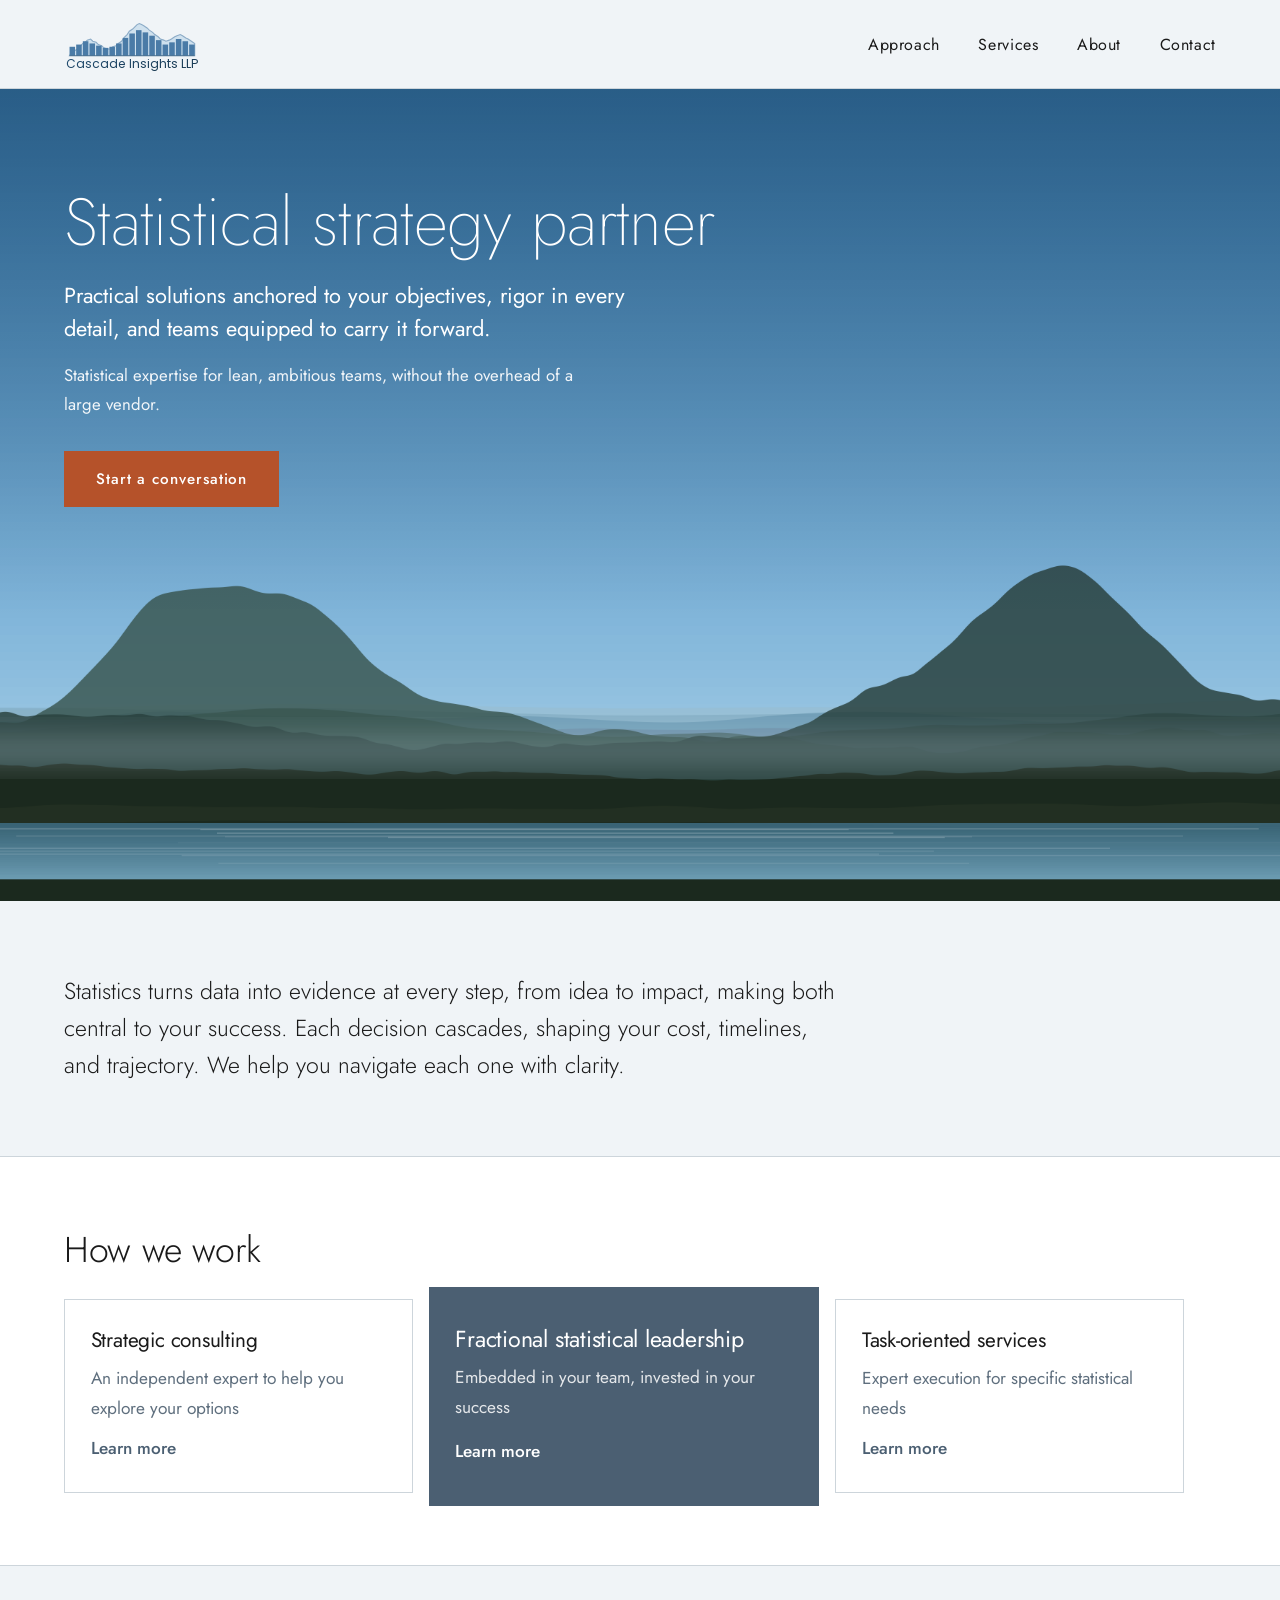
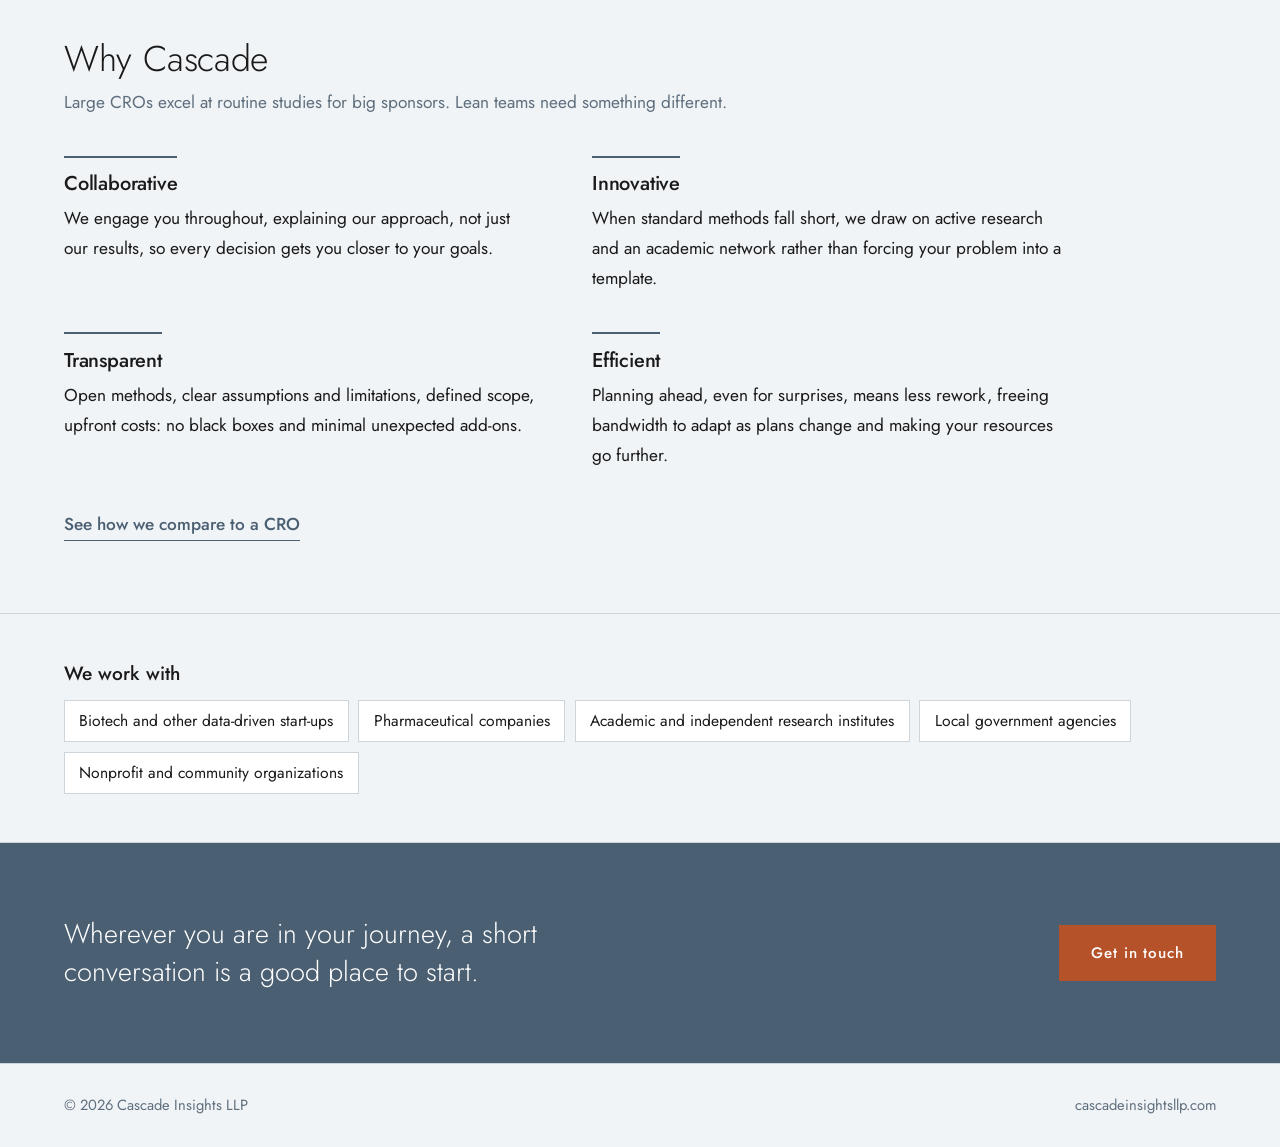
==== index.html @ fd84c452 "Website redesign preview" ====
<!DOCTYPE html>
<html lang="en">
<head>
<meta charset="UTF-8">
<meta name="viewport" content="width=device-width, initial-scale=1.0">
<title>Cascade Insights LLP | Statistical strategy partner</title>
<meta name="description" content="Statistical expertise for lean, ambitious teams, without the overhead of a large vendor.">
<link rel="preconnect" href="https://fonts.googleapis.com">
<link rel="preconnect" href="https://fonts.gstatic.com" crossorigin>
<link href="https://fonts.googleapis.com/css2?family=Jost:wght@200;300;400;500&family=Poppins:wght@400&display=swap" rel="stylesheet">
<link rel="stylesheet" href="site.css">
</head>
<body>
<a class="skip-link" href="#main">Skip to content</a>

<header class="site-header">
  <div class="header-inner">
    <a class="brand" href="index.html" aria-label="Cascade Insights LLP, home">
      <svg xmlns="http://www.w3.org/2000/svg" viewBox="15 15 123 65" role="img" aria-hidden="true" focusable="false"><defs><linearGradient id="cascadeGradient" x1="0%" y1="0%" x2="100%" y2="100%"><stop offset="0%" style="stop-color:#25547C;stop-opacity:1" /><stop offset="100%" style="stop-color:#143247;stop-opacity:1" /></linearGradient></defs><g id="mountain-background"><path d="M 20 58 L 22 55 L 24 54 L 27 52 L 29 50 L 32 47 L 34 46 L 36 44 L 39 43 L 41 45 L 44 46 L 46 48 L 49 49 L 51 51 L 54 52 L 57 52 L 59 50 L 62 49 L 64 47 L 67 45 L 69 42 L 72 39 L 74 36 L 77 34 L 79 32 L 81 30 L 83 29 L 85 30 L 87 31 L 90 33 L 92 35 L 95 37 L 97 39 L 100 41 L 102 43 L 105 44 L 107 45 L 110 44 L 112 43 L 115 41 L 117 40 L 120 39 L 122 40 L 125 42 L 127 43 L 130 45 L 133 47 L 133 58 Z" fill="#B8D4E8" stroke="#4A7BA7" stroke-width="1" opacity="0.6"/></g><g id="histogram-mountains"><rect x="20" y="50" width="5" height="8" fill="#4A7BA7"/><rect x="26" y="48" width="5" height="10" fill="#4A7BA7"/><rect x="32" y="45" width="5" height="13" fill="#4A7BA7"/><rect x="38" y="47" width="5" height="11" fill="#4A7BA7"/><rect x="44" y="49" width="5" height="9" fill="#4A7BA7"/><rect x="50" y="51" width="5" height="7" fill="#4A7BA7"/><rect x="56" y="50" width="5" height="8" fill="#4A7BA7"/><rect x="62" y="47" width="5" height="11" fill="#4A7BA7"/><rect x="68" y="42" width="5" height="16" fill="#4A7BA7"/><rect x="74" y="38" width="5" height="20" fill="#4A7BA7"/><rect x="80" y="35" width="5" height="23" fill="#4A7BA7"/><rect x="86" y="37" width="5" height="21" fill="#4A7BA7"/><rect x="92" y="40" width="5" height="18" fill="#4A7BA7"/><rect x="98" y="44" width="5" height="14" fill="#4A7BA7"/><rect x="104" y="48" width="5" height="10" fill="#4A7BA7"/><rect x="110" y="46" width="5" height="12" fill="#4A7BA7"/><rect x="116" y="43" width="5" height="15" fill="#4A7BA7"/><rect x="122" y="45" width="5" height="13" fill="#4A7BA7"/><rect x="128" y="48" width="5" height="10" fill="#4A7BA7"/><line x1="20" y1="58" x2="133" y2="58" stroke="#1A3A52" stroke-width="1" opacity="0.3"/></g><text x="76" y="69" font-family="Poppins, sans-serif" font-size="11" font-weight="400" fill="url(#cascadeGradient)" letter-spacing="0" text-anchor="middle">Cascade Insights LLP</text></svg>
    </a>
    <button class="nav-toggle" type="button" aria-expanded="false" aria-controls="site-nav" aria-label="Open menu">
      <span class="nav-toggle-bars"></span>
    </button>
    <nav class="site-nav" id="site-nav" aria-label="Main">
      <ul class="nav-list">
        <li><a href="approach.html">Approach</a></li>
        <li><a href="services.html">Services</a></li>
        <li><a href="about.html">About</a></li>
        <li><a href="contact.html">Contact</a></li>
      </ul>
    </nav>
  </div>
</header>

<main id="main">
<section class="hero">
  <picture>
    <source media="(max-width: 760px)" srcset="banner-mobile.png">
    <img class="hero-img" src="banner-wide.png" alt="">
  </picture>
  <div class="hero-content">
    <h1 class="hero-title">Statistical strategy partner</h1>
    <p class="hero-sub">Practical solutions anchored to your objectives, rigor in every detail, and teams equipped to carry it forward.</p>
    <p class="hero-note">Statistical expertise for lean, ambitious teams, without the overhead of a large vendor.</p>
    <a class="btn" href="contact.html">Start a conversation</a>
  </div>
</section>

<section class="section">
  <p class="lead">Statistics turns data into evidence at every step, from idea to impact, making both central to your success. Each decision cascades, shaping your cost, timelines, and trajectory. We help you navigate each one with clarity.</p>
</section>

<section class="section section-alt" aria-labelledby="how-we-work">
  <div class="wrap">
    <h2 class="h2" id="how-we-work">How we work</h2>
    <div class="engage-grid">
      <a class="engage" href="approach.html#consulting">
        <h3>Strategic consulting</h3>
        <p>An independent expert to help you explore your options</p>
        <span class="more">Learn more</span>
      </a>
      <a class="engage engage-featured" href="approach.html#leadership">
        <h3>Fractional statistical leadership</h3>
        <p>Embedded in your team, invested in your success</p>
        <span class="more">Learn more</span>
      </a>
      <a class="engage" href="approach.html#tasks">
        <h3>Task-oriented services</h3>
        <p>Expert execution for specific statistical needs</p>
        <span class="more">Learn more</span>
      </a>
    </div>
  </div>
</section>

<section class="section" aria-labelledby="why">
  <div class="wrap">
    <h2 class="h2" id="why">Why Cascade</h2>
    <p class="prose muted">Large CROs excel at routine studies for big sponsors. Lean teams need something different.</p>
    <div class="principles">
      <div class="principle">
        <h3>Collaborative</h3>
        <p>We engage you throughout, explaining our approach, not just our results, so every decision gets you closer to your goals.</p>
      </div>
      <div class="principle">
        <h3>Innovative</h3>
        <p>When standard methods fall short, we draw on active research and an academic network rather than forcing your problem into a template.</p>
      </div>
      <div class="principle">
        <h3>Transparent</h3>
        <p>Open methods, clear assumptions and limitations, defined scope, upfront costs: no black boxes and minimal unexpected add-ons.</p>
      </div>
      <div class="principle">
        <h3>Efficient</h3>
        <p>Planning ahead, even for surprises, means less rework, freeing bandwidth to adapt as plans change and making your resources go further.</p>
      </div>
    </div>
    <div class="link-row">
      <a class="text-link" href="approach.html#compare">See how we compare to a CRO</a>
    </div>
  </div>
</section>

<section class="section section-tight" aria-labelledby="clients">
  <h2 class="h3" id="clients">We work with</h2>
  <ul class="clients">
    <li>Biotech and other data-driven start-ups</li>
    <li>Pharmaceutical companies</li>
    <li>Academic and independent research institutes</li>
    <li>Local government agencies</li>
    <li>Nonprofit and community organizations</li>
  </ul>
</section>

<section class="section cta-band">
  <p>Wherever you are in your journey, a short conversation is a good place to start.</p>
  <a class="btn" href="contact.html">Get in touch</a>
</section>
</main>

<footer class="site-footer">
  <span>&copy; <span id="year">2026</span> Cascade Insights LLP</span>
  <span>cascadeinsightsllp.com</span>
</footer>

<script src="site.js"></script>
</body>
</html>
---- site.css ----
/* Cascade Insights LLP — shared styles */

*, *::before, *::after { margin: 0; padding: 0; box-sizing: border-box; }

:root {
  --ink:         #1a1a1a;
  --bg:          #f0f4f7;
  --mid:         #5f6f7e;
  --accent:      #4b5f72;
  --accent-dark: #364757;
  --rule:        #cdd5db;
  --panel:       #ffffff;
  --brick:       #b5522a;
  --brick-hover: #8f3d1c;
  --measure:     68ch;
  --gutter:      5vw;
  --header-h:    88px;
}

html { scroll-behavior: smooth; scroll-padding-top: calc(var(--header-h) + 1rem); }

body {
  font-family: 'Jost', system-ui, -apple-system, 'Segoe UI', sans-serif;
  background: var(--bg);
  color: var(--ink);
  font-weight: 400;
  font-size: 1.08rem;
  line-height: 1.75;
  -webkit-font-smoothing: antialiased;
}

img { max-width: 100%; display: block; }

a { color: var(--accent); }
a:hover { color: var(--accent-dark); }

:focus-visible { outline: 2px solid var(--brick); outline-offset: 3px; }

.skip-link {
  position: absolute; left: -9999px; top: 0;
  background: var(--ink); color: #fff; padding: 0.6rem 1rem; z-index: 200;
}
.skip-link:focus { left: 1rem; top: 1rem; }

/* ── HEADER / NAV ── */
.site-header {
  position: sticky;
  top: 0;
  z-index: 100;
  background: rgba(240, 244, 247, 0.95);
  backdrop-filter: blur(12px);
  -webkit-backdrop-filter: blur(12px);
  border-bottom: 1px solid var(--rule);
}

.header-inner {
  display: flex;
  justify-content: space-between;
  align-items: center;
  padding: 0.5rem var(--gutter);
  min-height: var(--header-h);
}

.brand { display: block; line-height: 0; }
.brand svg { height: 72px; width: auto; display: block; }

.nav-list {
  list-style: none;
  display: flex;
  gap: 2.4rem;
}

.nav-list a {
  font-size: 1rem;
  font-weight: 400;
  letter-spacing: 0.04em;
  color: var(--ink);
  text-decoration: none;
  padding: 0.3rem 0;
  border-bottom: 2px solid transparent;
  transition: border-color 0.2s, color 0.2s;
}
.nav-list a:hover { color: var(--accent); border-bottom-color: var(--rule); }
.nav-list a[aria-current="page"] { color: var(--accent); border-bottom-color: var(--accent); }

.nav-toggle {
  display: none;
  background: none;
  border: 1px solid var(--rule);
  width: 44px;
  height: 44px;
  cursor: pointer;
  align-items: center;
  justify-content: center;
  color: var(--ink);
}
.nav-toggle-bars,
.nav-toggle-bars::before,
.nav-toggle-bars::after {
  display: block;
  width: 20px;
  height: 2px;
  background: currentColor;
  position: relative;
  transition: transform 0.2s, background 0.2s;
}
.nav-toggle-bars::before,
.nav-toggle-bars::after { content: ""; position: absolute; left: 0; }
.nav-toggle-bars::before { top: -6px; }
.nav-toggle-bars::after  { top: 6px; }
.nav-toggle[aria-expanded="true"] .nav-toggle-bars { background: transparent; }
.nav-toggle[aria-expanded="true"] .nav-toggle-bars::before { transform: translateY(6px) rotate(45deg); }
.nav-toggle[aria-expanded="true"] .nav-toggle-bars::after  { transform: translateY(-6px) rotate(-45deg); }

/* ── LAYOUT ── */
.section { padding: 4.5rem var(--gutter); }
.section + .section { border-top: 1px solid var(--rule); }
.section-tight { padding-top: 3rem; padding-bottom: 3rem; }
.section-alt { background: var(--panel); }

.wrap { max-width: 1120px; }
.prose { max-width: var(--measure); }
.prose p + p, .prose p + ul, .prose ul + p { margin-top: 1.1rem; }

h1, h2, h3 { font-weight: 300; line-height: 1.15; letter-spacing: -0.01em; }

.page-title {
  font-size: clamp(2rem, 4vw, 3.2rem);
  font-weight: 200;
  margin-bottom: 1.4rem;
  max-width: 24ch;
}

.h2 {
  font-size: clamp(1.6rem, 2.8vw, 2.3rem);
  margin-bottom: 0.5rem;
}

.subtitle {
  font-size: 1.15rem;
  color: var(--accent);
  font-weight: 400;
  margin-bottom: 1.8rem;
}

.lead {
  font-size: clamp(1.2rem, 1.9vw, 1.45rem);
  line-height: 1.6;
  font-weight: 300;
  max-width: 60ch;
}

.h3 {
  font-size: 1.2rem;
  font-weight: 500;
  letter-spacing: 0;
  margin-bottom: 0.6rem;
}

.muted { color: var(--mid); }

/* Lists */
.list {
  list-style: none;
  max-width: var(--measure);
}
.list li {
  position: relative;
  padding-left: 1.4rem;
  margin-bottom: 0.7rem;
}
.list li::before {
  content: "";
  position: absolute;
  left: 0;
  top: 0.78em;
  width: 0.55rem;
  height: 1px;
  background: var(--accent);
}
.list strong { font-weight: 500; }

/* Buttons and links */
.btn {
  display: inline-block;
  font-family: inherit;
  font-size: 0.95rem;
  font-weight: 500;
  letter-spacing: 0.06em;
  padding: 0.9rem 2rem;
  background: var(--brick);
  color: #fff;
  text-decoration: none;
  border: none;
  cursor: pointer;
  transition: background 0.2s;
}
.btn:hover { background: var(--brick-hover); color: #fff; }

.text-link {
  font-weight: 500;
  color: var(--accent);
  text-decoration: none;
  border-bottom: 1px solid currentColor;
  padding-bottom: 1px;
}
.text-link:hover { color: var(--accent-dark); }

.link-row {
  display: flex;
  flex-wrap: wrap;
  gap: 1.2rem 2.4rem;
  align-items: center;
  margin-top: 2.4rem;
}

.placeholder { opacity: 0.6; cursor: not-allowed; }

/* ── HOME: HERO ── */
.hero {
  position: relative;
  min-height: calc(100svh - var(--header-h));
  display: flex;
  align-items: flex-start;
  overflow: hidden;
  color: #fff;
}
.hero picture, .hero-img {
  position: absolute;
  inset: 0;
  width: 100%;
  height: 100%;
}
.hero-img { object-fit: cover; object-position: center 30%; }
.hero::after {
  content: "";
  position: absolute;
  inset: 0;
  background: linear-gradient(to bottom, rgba(8, 18, 30, 0.35) 0%, rgba(8, 18, 30, 0.12) 45%, rgba(8, 18, 30, 0) 65%);
}
.hero-content {
  position: relative;
  z-index: 2;
  padding: clamp(3rem, 11vh, 7rem) var(--gutter) 3rem;
  max-width: 60rem;
  animation: fadeUp 0.9s ease 0.15s both;
}
.hero-title {
  font-size: clamp(2.4rem, 5.2vw, 4.6rem);
  font-weight: 200;
  line-height: 1.05;
  margin-bottom: 1.3rem;
}
.hero-sub {
  font-size: clamp(1.15rem, 1.7vw, 1.4rem);
  line-height: 1.55;
  max-width: 44ch;
  margin-bottom: 0.9rem;
}
.hero-note {
  font-size: 1.05rem;
  opacity: 0.92;
  max-width: 52ch;
  margin-bottom: 2rem;
}

/* ── HOME: ENGAGEMENT CARDS ── */
.engage-grid {
  display: grid;
  grid-template-columns: 1fr 1.12fr 1fr;
  gap: 1rem;
  align-items: stretch;
  margin-top: 1.8rem;
}
.engage {
  display: flex;
  flex-direction: column;
  gap: 0.6rem;
  padding: 1.8rem 1.6rem;
  background: var(--panel);
  border: 1px solid var(--rule);
  text-decoration: none;
  color: var(--ink);
  transition: border-color 0.2s, background 0.2s;
}
.engage:hover { border-color: var(--accent); color: var(--ink); }
.engage h3 { font-size: 1.3rem; font-weight: 400; }
.engage p { flex: 1; color: var(--mid); }
.engage .more { font-weight: 500; color: var(--accent); }

.engage-featured {
  background: var(--accent);
  border-color: var(--accent);
  color: #fff;
  padding-top: 2.4rem;
  padding-bottom: 2.4rem;
  margin: -0.8rem 0;
}
.engage-featured:hover { background: var(--accent-dark); border-color: var(--accent-dark); color: #fff; }
.engage-featured h3 { font-size: 1.45rem; }
.engage-featured p { color: rgba(255, 255, 255, 0.85); }
.engage-featured .more { color: #fff; }

/* ── HOME: WHY CASCADE ── */
.principles {
  display: grid;
  grid-template-columns: repeat(2, minmax(0, 1fr));
  gap: 2.4rem 3.5rem;
  margin-top: 2.4rem;
  max-width: 1000px;
}
.principle h3 {
  font-size: 1.25rem;
  font-weight: 500;
  padding-top: 0.9rem;
  border-top: 2px solid var(--accent);
  margin-bottom: 0.5rem;
  display: inline-block;
}

.clients {
  list-style: none;
  display: flex;
  flex-wrap: wrap;
  gap: 0.6rem;
  margin-top: 1rem;
}
.clients li {
  border: 1px solid var(--rule);
  background: var(--panel);
  padding: 0.4rem 0.9rem;
  font-size: 0.98rem;
}

.cta-band {
  background: var(--accent);
  color: #fff;
  display: flex;
  flex-wrap: wrap;
  align-items: center;
  justify-content: space-between;
  gap: 1.6rem 3rem;
}
.cta-band p {
  font-size: clamp(1.25rem, 2.2vw, 1.7rem);
  font-weight: 300;
  line-height: 1.4;
  max-width: 34ch;
}

/* ── APPROACH ── */
.subnav {
  position: sticky;
  top: var(--header-h);
  z-index: 50;
  background: var(--bg);
  border-bottom: 1px solid var(--rule);
  padding: 0 var(--gutter);
}
.subnav ul { list-style: none; display: flex; gap: 2rem; }
.subnav a {
  display: inline-block;
  padding: 0.9rem 0;
  color: var(--ink);
  text-decoration: none;
  border-bottom: 2px solid transparent;
}
.subnav a:hover { border-bottom-color: var(--accent); color: var(--accent); }

.offer { max-width: var(--measure); }
.fit {
  margin: 1.6rem 0 1.8rem;
  padding: 1.5rem 1.6rem;
  background: var(--panel);
  border-left: 3px solid var(--accent);
}
.fit .h3 { margin-bottom: 0.8rem; }
.fit p { margin-bottom: 0.8rem; }
.fit .list li:last-child { margin-bottom: 0; }

/* ── SERVICES ── */
.service-groups {
  display: grid;
  grid-template-columns: repeat(2, minmax(0, 1fr));
  gap: 3rem 4rem;
  max-width: 1080px;
  margin-top: 2.6rem;
}
.service-group h2 {
  font-size: 1.45rem;
  font-weight: 400;
  padding-bottom: 0.6rem;
  margin-bottom: 1rem;
  border-bottom: 1px solid var(--rule);
}
.service-group .note { color: var(--mid); margin-bottom: 0.9rem; }

/* ── ABOUT ── */
.mission {
  font-size: clamp(1.3rem, 2.3vw, 1.75rem);
  font-weight: 300;
  line-height: 1.5;
  max-width: 46ch;
  padding-left: 1.4rem;
  border-left: 3px solid var(--brick);
}

.people {
  display: grid;
  grid-template-columns: repeat(2, minmax(0, 1fr));
  gap: 1.4rem;
  margin-top: 2rem;
  max-width: 1080px;
}
.person {
  background: var(--panel);
  border: 1px solid var(--rule);
  padding: 1.8rem;
  display: grid;
  grid-template-columns: 140px 1fr;
  gap: 1.4rem;
  align-content: start;
}
.person img {
  width: 140px;
  height: 140px;
  object-fit: cover;
  object-position: top;
}
.person-name { font-size: 1.2rem; font-weight: 500; }
.person-pronouns { font-weight: 400; color: var(--mid); font-size: 1rem; }
.person-role { color: var(--accent); margin-bottom: 0.7rem; }
.person-summary { grid-column: 1 / -1; }

.bio { grid-column: 1 / -1; border-top: 1px solid var(--rule); padding-top: 0.9rem; }
.bio summary {
  cursor: pointer;
  font-weight: 500;
  color: var(--accent);
  list-style: none;
  display: inline-flex;
  align-items: center;
  gap: 0.5rem;
}
.bio summary::-webkit-details-marker { display: none; }
.bio summary::after {
  content: "+";
  font-size: 1.2rem;
  line-height: 1;
  transition: transform 0.2s;
}
.bio[open] summary::after { content: "\2212"; }
.bio .label-open { display: none; }
.bio[open] .label-open { display: inline; }
.bio[open] .label-closed { display: none; }
.bio p { margin-top: 0.9rem; }

.name-note {
  font-size: 1rem;
  color: var(--mid);
  max-width: var(--measure);
}
.name-note h2 { font-size: 1.15rem; font-weight: 500; color: var(--ink); margin-bottom: 0.4rem; }

/* ── CONTACT ── */
.form-frame {
  width: 100%;
  max-width: 760px;
  height: 1250px;
  border: 1px solid var(--rule);
  background: var(--panel);
  margin-top: 2rem;
}

/* ── FOOTER ── */
.site-footer {
  border-top: 1px solid var(--rule);
  padding: 1.8rem var(--gutter);
  display: flex;
  flex-wrap: wrap;
  justify-content: space-between;
  gap: 0.6rem 2rem;
  font-size: 0.92rem;
  color: var(--mid);
}
.site-footer a { color: var(--mid); text-decoration: none; }
.site-footer a:hover { color: var(--accent); }

/* ── MOTION ── */
@keyframes fadeUp {
  from { opacity: 0; transform: translateY(16px); }
  to   { opacity: 1; transform: translateY(0); }
}
@media (prefers-reduced-motion: reduce) {
  html { scroll-behavior: auto; }
  *, *::before, *::after { animation: none !important; transition: none !important; }
}

/* ── TABLET ── */
@media (max-width: 900px) {
  .engage-grid { grid-template-columns: 1fr; }
  .engage-featured { margin: 0; }
  .people { grid-template-columns: 1fr; }
}

/* ── MOBILE ── */
@media (max-width: 760px) {
  :root { --header-h: 68px; }
  body { font-size: 1.02rem; }
  .brand svg { height: 54px; }

  .nav-toggle { display: inline-flex; }
  .site-nav {
    display: none;
    position: absolute;
    top: 100%;
    left: 0;
    right: 0;
    background: var(--bg);
    border-bottom: 1px solid var(--rule);
    box-shadow: 0 12px 24px rgba(26, 26, 26, 0.08);
  }
  .site-nav.is-open { display: block; }
  .nav-list { flex-direction: column; gap: 0; padding: 0.4rem var(--gutter) 1rem; }
  .nav-list a {
    display: block;
    padding: 0.85rem 0;
    border-bottom: 1px solid var(--rule);
    font-size: 1.1rem;
  }
  .nav-list li:last-child a { border-bottom: none; }
  .nav-list a[aria-current="page"] { border-bottom-color: var(--rule); font-weight: 500; }

  .section { padding: 3rem var(--gutter); }
  .hero-content { padding-top: 2.4rem; }
  .hero-img { object-position: center top; }
  .hero::after {
    background: linear-gradient(to bottom, rgba(8, 18, 30, 0.6) 0%, rgba(8, 18, 30, 0.35) 50%, rgba(8, 18, 30, 0) 75%);
  }
  .hero .btn { width: 100%; text-align: center; }

  .principles, .service-groups { grid-template-columns: 1fr; gap: 2rem; }

  .subnav ul { gap: 1.4rem; font-size: 0.95rem; }

  .person { grid-template-columns: 96px 1fr; padding: 1.3rem; gap: 1rem; }
  .person img { width: 96px; height: 96px; }

  .cta-band .btn { width: 100%; text-align: center; }
  .form-frame { height: 1450px; }
  .site-footer { flex-direction: column; }
}

/* "Is this for you?" panel on white sections */
.section-alt .fit { background: var(--bg); }
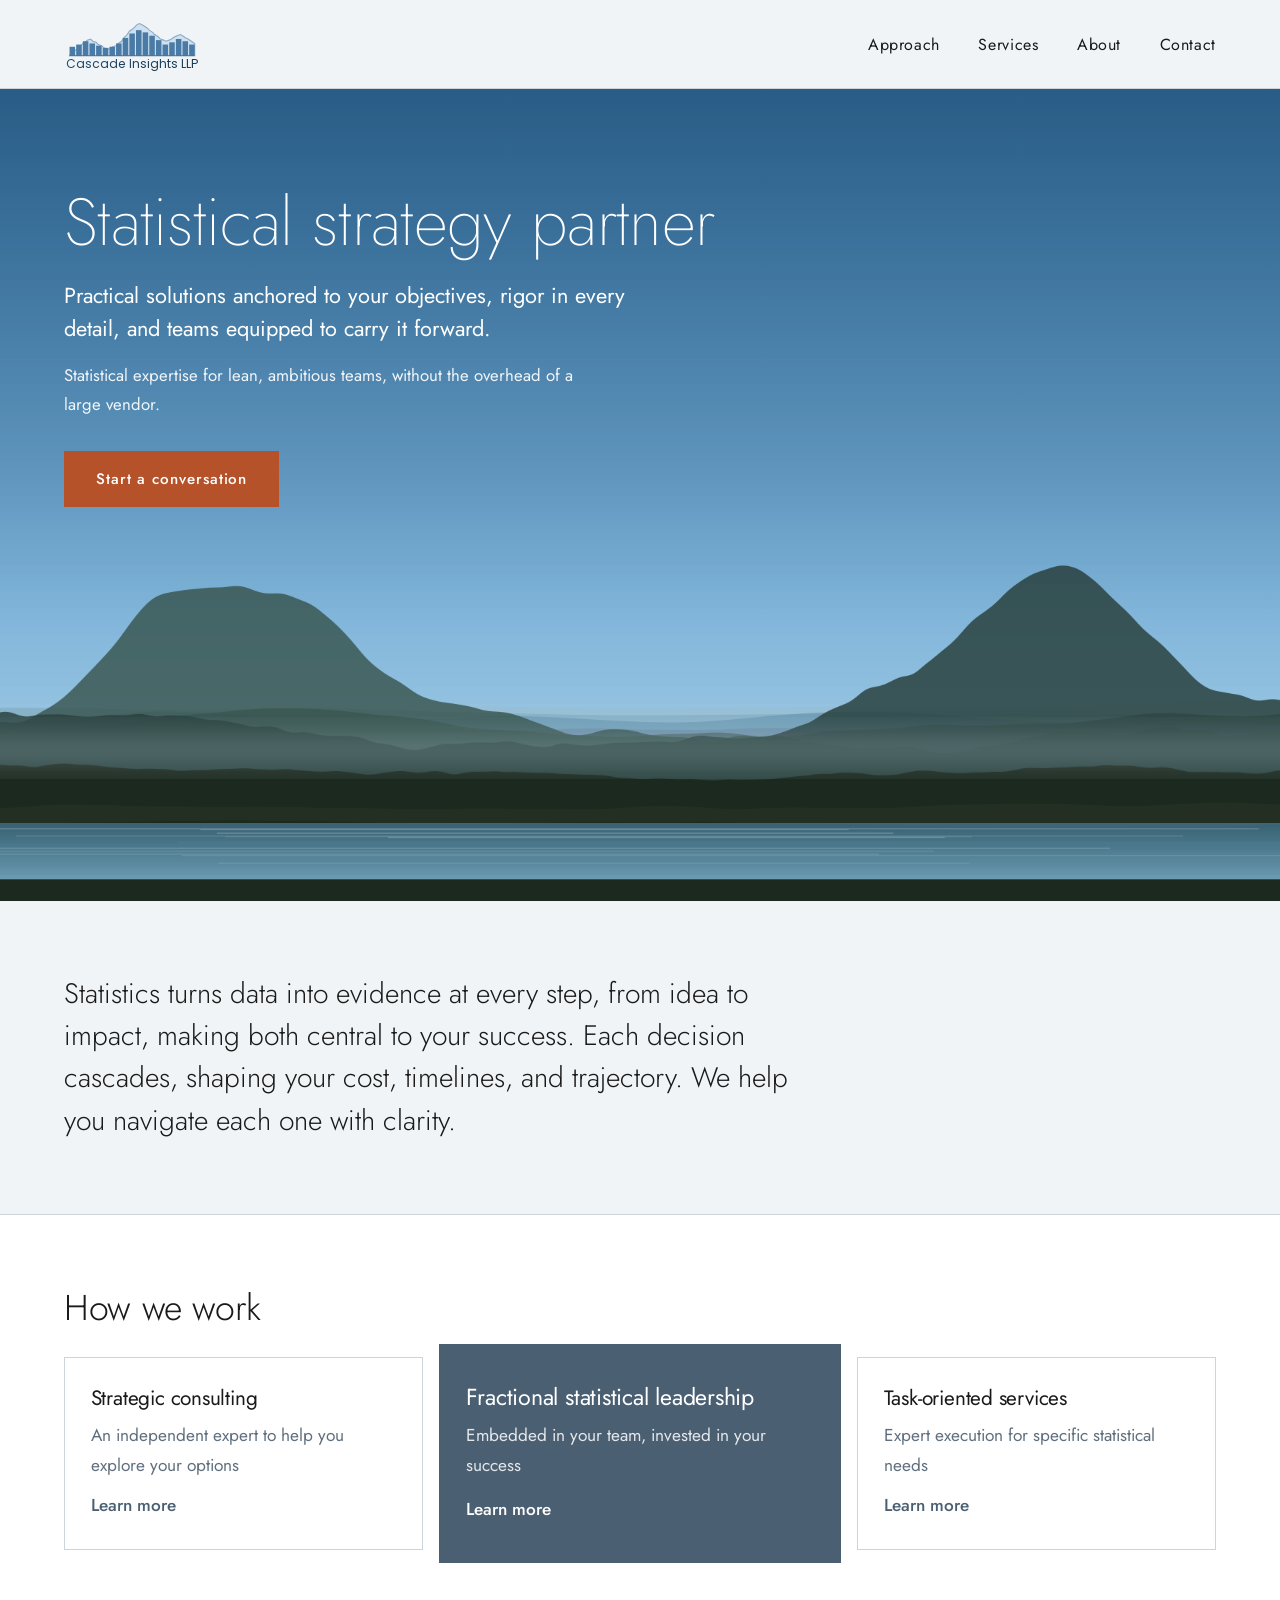
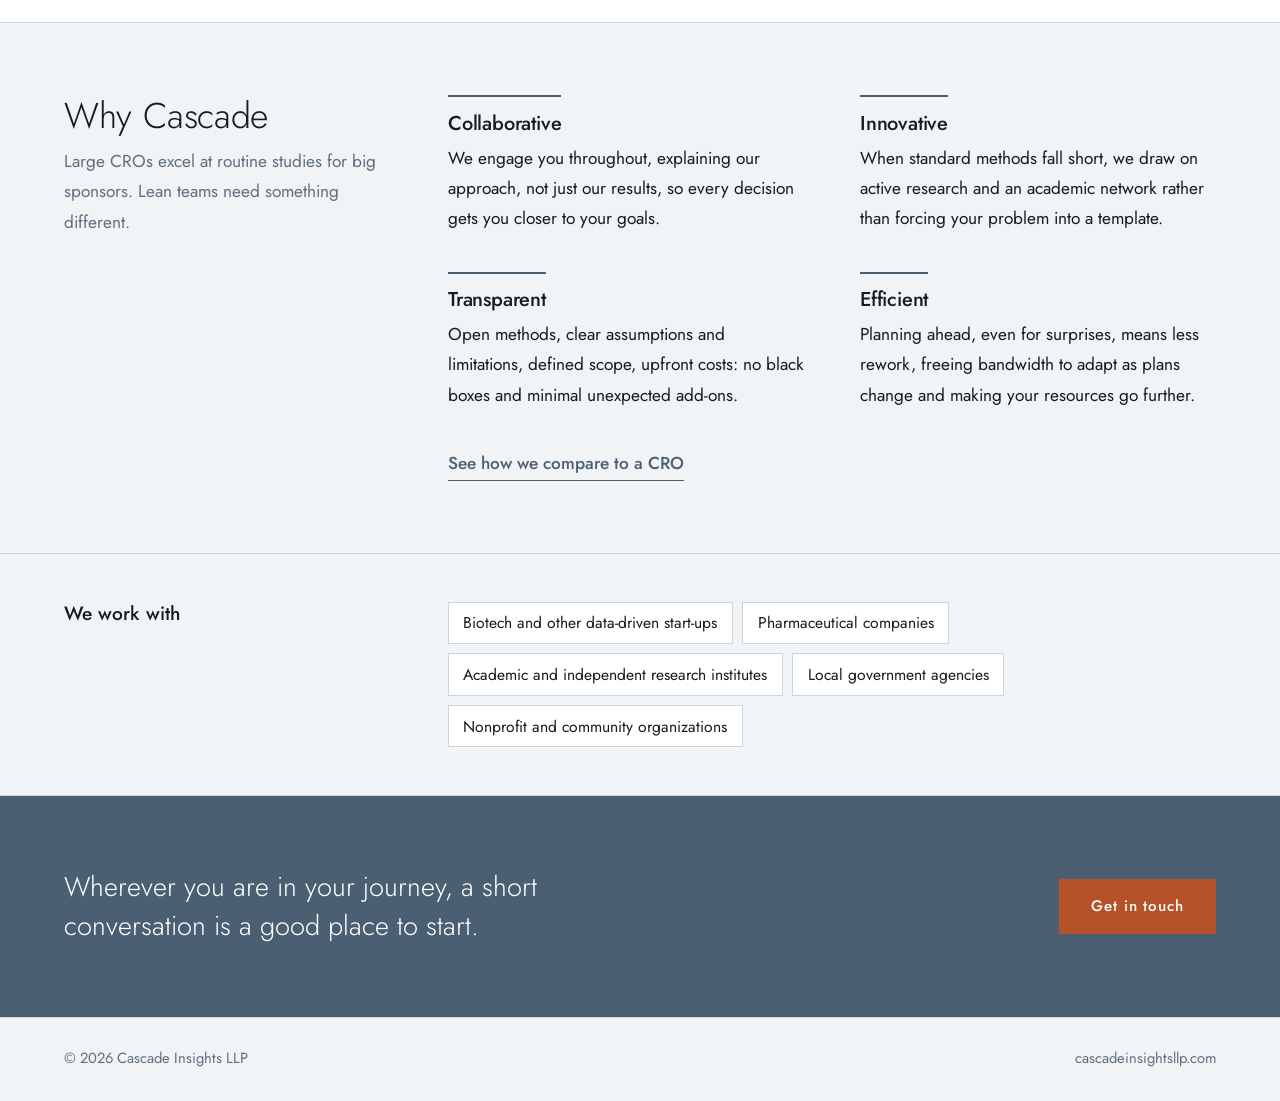
==== commit 0b4c6ca7: "Center layout and use two-column sections on desktop" ====
--- a/index.html
+++ b/index.html
@@ -74,9 +74,12 @@
 </section>
 
 <section class="section" aria-labelledby="why">
-  <div class="wrap">
-    <h2 class="h2" id="why">Why Cascade</h2>
-    <p class="prose muted">Large CROs excel at routine studies for big sponsors. Lean teams need something different.</p>
+  <div class="split">
+    <div class="split-side">
+      <h2 class="h2" id="why">Why Cascade</h2>
+      <p class="muted">Large CROs excel at routine studies for big sponsors. Lean teams need something different.</p>
+    </div>
+    <div>
     <div class="principles">
       <div class="principle">
         <h3>Collaborative</h3>
@@ -98,18 +101,21 @@
     <div class="link-row">
       <a class="text-link" href="approach.html#compare">See how we compare to a CRO</a>
     </div>
+    </div>
   </div>
 </section>
 
 <section class="section section-tight" aria-labelledby="clients">
+  <div class="split">
   <h2 class="h3" id="clients">We work with</h2>
-  <ul class="clients">
+  <ul class="clients" style="margin-top:0">
     <li>Biotech and other data-driven start-ups</li>
     <li>Pharmaceutical companies</li>
     <li>Academic and independent research institutes</li>
     <li>Local government agencies</li>
     <li>Nonprofit and community organizations</li>
   </ul>
+  </div>
 </section>
 
 <section class="section cta-band">
--- a/site.css
+++ b/site.css
@@ -15,6 +15,9 @@
   --measure:     68ch;
   --gutter:      5vw;
   --header-h:    88px;
+  --maxw:        1200px;
+  /* Side padding: 5vw on small screens, centres a 1200px frame on wide ones */
+  --edge:        max(5vw, calc((100% - var(--maxw)) / 2));
 }
 
 html { scroll-behavior: smooth; scroll-padding-top: calc(var(--header-h) + 1rem); }
@@ -57,7 +60,7 @@
   display: flex;
   justify-content: space-between;
   align-items: center;
-  padding: 0.5rem var(--gutter);
+  padding: 0.5rem var(--edge);
   min-height: var(--header-h);
 }
 
@@ -113,12 +116,26 @@
 .nav-toggle[aria-expanded="true"] .nav-toggle-bars::after  { transform: translateY(-6px) rotate(-45deg); }
 
 /* ── LAYOUT ── */
-.section { padding: 4.5rem var(--gutter); }
+.section { padding: 4.5rem var(--edge); }
 .section + .section { border-top: 1px solid var(--rule); }
 .section-tight { padding-top: 3rem; padding-bottom: 3rem; }
 .section-alt { background: var(--panel); }
 
-.wrap { max-width: 1120px; }
+.wrap { max-width: none; }
+
+/* Two-column text layout: heading left, content right */
+.split {
+  display: grid;
+  grid-template-columns: minmax(0, 1fr) minmax(0, 2.4fr);
+  gap: 1.5rem 4rem;
+  align-items: start;
+}
+.split-side .h2 { margin-bottom: 0.6rem; }
+.split-side .subtitle { margin-bottom: 0; }
+.split-main { max-width: 74ch; }
+.split-main > * + * { margin-top: 1.1rem; }
+.split-main .link-row { margin-top: 2rem; }
+.split + .split, .split-gap { margin-top: 3.5rem; }
 .prose { max-width: var(--measure); }
 .prose p + p, .prose p + ul, .prose ul + p { margin-top: 1.1rem; }
 
@@ -144,10 +161,10 @@
 }
 
 .lead {
-  font-size: clamp(1.2rem, 1.9vw, 1.45rem);
-  line-height: 1.6;
+  font-size: clamp(1.3rem, 2.2vw, 1.85rem);
+  line-height: 1.5;
   font-weight: 300;
-  max-width: 60ch;
+  max-width: 46ch;
 }
 
 .h3 {
@@ -241,10 +258,10 @@
 .hero-content {
   position: relative;
   z-index: 2;
-  padding: clamp(3rem, 11vh, 7rem) var(--gutter) 3rem;
-  max-width: 60rem;
+  padding: clamp(3rem, 11vh, 7rem) var(--edge) 3rem;
   animation: fadeUp 0.9s ease 0.15s both;
 }
+.hero-content > * { max-width: 46rem; }
 .hero-title {
   font-size: clamp(2.4rem, 5.2vw, 4.6rem);
   font-weight: 200;
@@ -306,8 +323,6 @@
   display: grid;
   grid-template-columns: repeat(2, minmax(0, 1fr));
   gap: 2.4rem 3.5rem;
-  margin-top: 2.4rem;
-  max-width: 1000px;
 }
 .principle h3 {
   font-size: 1.25rem;
@@ -355,7 +370,7 @@
   z-index: 50;
   background: var(--bg);
   border-bottom: 1px solid var(--rule);
-  padding: 0 var(--gutter);
+  padding: 0 var(--edge);
 }
 .subnav ul { list-style: none; display: flex; gap: 2rem; }
 .subnav a {
@@ -367,9 +382,8 @@
 }
 .subnav a:hover { border-bottom-color: var(--accent); color: var(--accent); }
 
-.offer { max-width: var(--measure); }
 .fit {
-  margin: 1.6rem 0 1.8rem;
+  margin: 0;
   padding: 1.5rem 1.6rem;
   background: var(--panel);
   border-left: 3px solid var(--accent);
@@ -383,8 +397,7 @@
   display: grid;
   grid-template-columns: repeat(2, minmax(0, 1fr));
   gap: 3rem 4rem;
-  max-width: 1080px;
-  margin-top: 2.6rem;
+  margin-top: 3rem;
 }
 .service-group h2 {
   font-size: 1.45rem;
@@ -410,7 +423,6 @@
   grid-template-columns: repeat(2, minmax(0, 1fr));
   gap: 1.4rem;
   margin-top: 2rem;
-  max-width: 1080px;
 }
 .person {
   background: var(--panel);
@@ -455,27 +467,21 @@
 .bio[open] .label-closed { display: none; }
 .bio p { margin-top: 0.9rem; }
 
-.name-note {
-  font-size: 1rem;
-  color: var(--mid);
-  max-width: var(--measure);
-}
-.name-note h2 { font-size: 1.15rem; font-weight: 500; color: var(--ink); margin-bottom: 0.4rem; }
+.name-note { font-size: 1rem; color: var(--mid); }
+.name-note h2 { font-size: 1.15rem; font-weight: 500; color: var(--ink); }
 
 /* ── CONTACT ── */
 .form-frame {
   width: 100%;
-  max-width: 760px;
   height: 1250px;
   border: 1px solid var(--rule);
   background: var(--panel);
-  margin-top: 2rem;
 }
 
 /* ── FOOTER ── */
 .site-footer {
   border-top: 1px solid var(--rule);
-  padding: 1.8rem var(--gutter);
+  padding: 1.8rem var(--edge);
   display: flex;
   flex-wrap: wrap;
   justify-content: space-between;
@@ -501,6 +507,7 @@
   .engage-grid { grid-template-columns: 1fr; }
   .engage-featured { margin: 0; }
   .people { grid-template-columns: 1fr; }
+  .split { grid-template-columns: 1fr; gap: 1.2rem; }
 }
 
 /* ── MOBILE ── */
@@ -531,7 +538,7 @@
   .nav-list li:last-child a { border-bottom: none; }
   .nav-list a[aria-current="page"] { border-bottom-color: var(--rule); font-weight: 500; }
 
-  .section { padding: 3rem var(--gutter); }
+  .section { padding: 3rem var(--edge); }
   .hero-content { padding-top: 2.4rem; }
   .hero-img { object-position: center top; }
   .hero::after {
@@ -553,3 +560,6 @@
 
 /* "Is this for you?" panel on white sections */
 .section-alt .fit { background: var(--bg); }
+
+/* Page title when it sits in the narrow left column */
+.split > .page-title { font-size: clamp(1.8rem, 2.6vw, 2.4rem); margin-bottom: 0; }
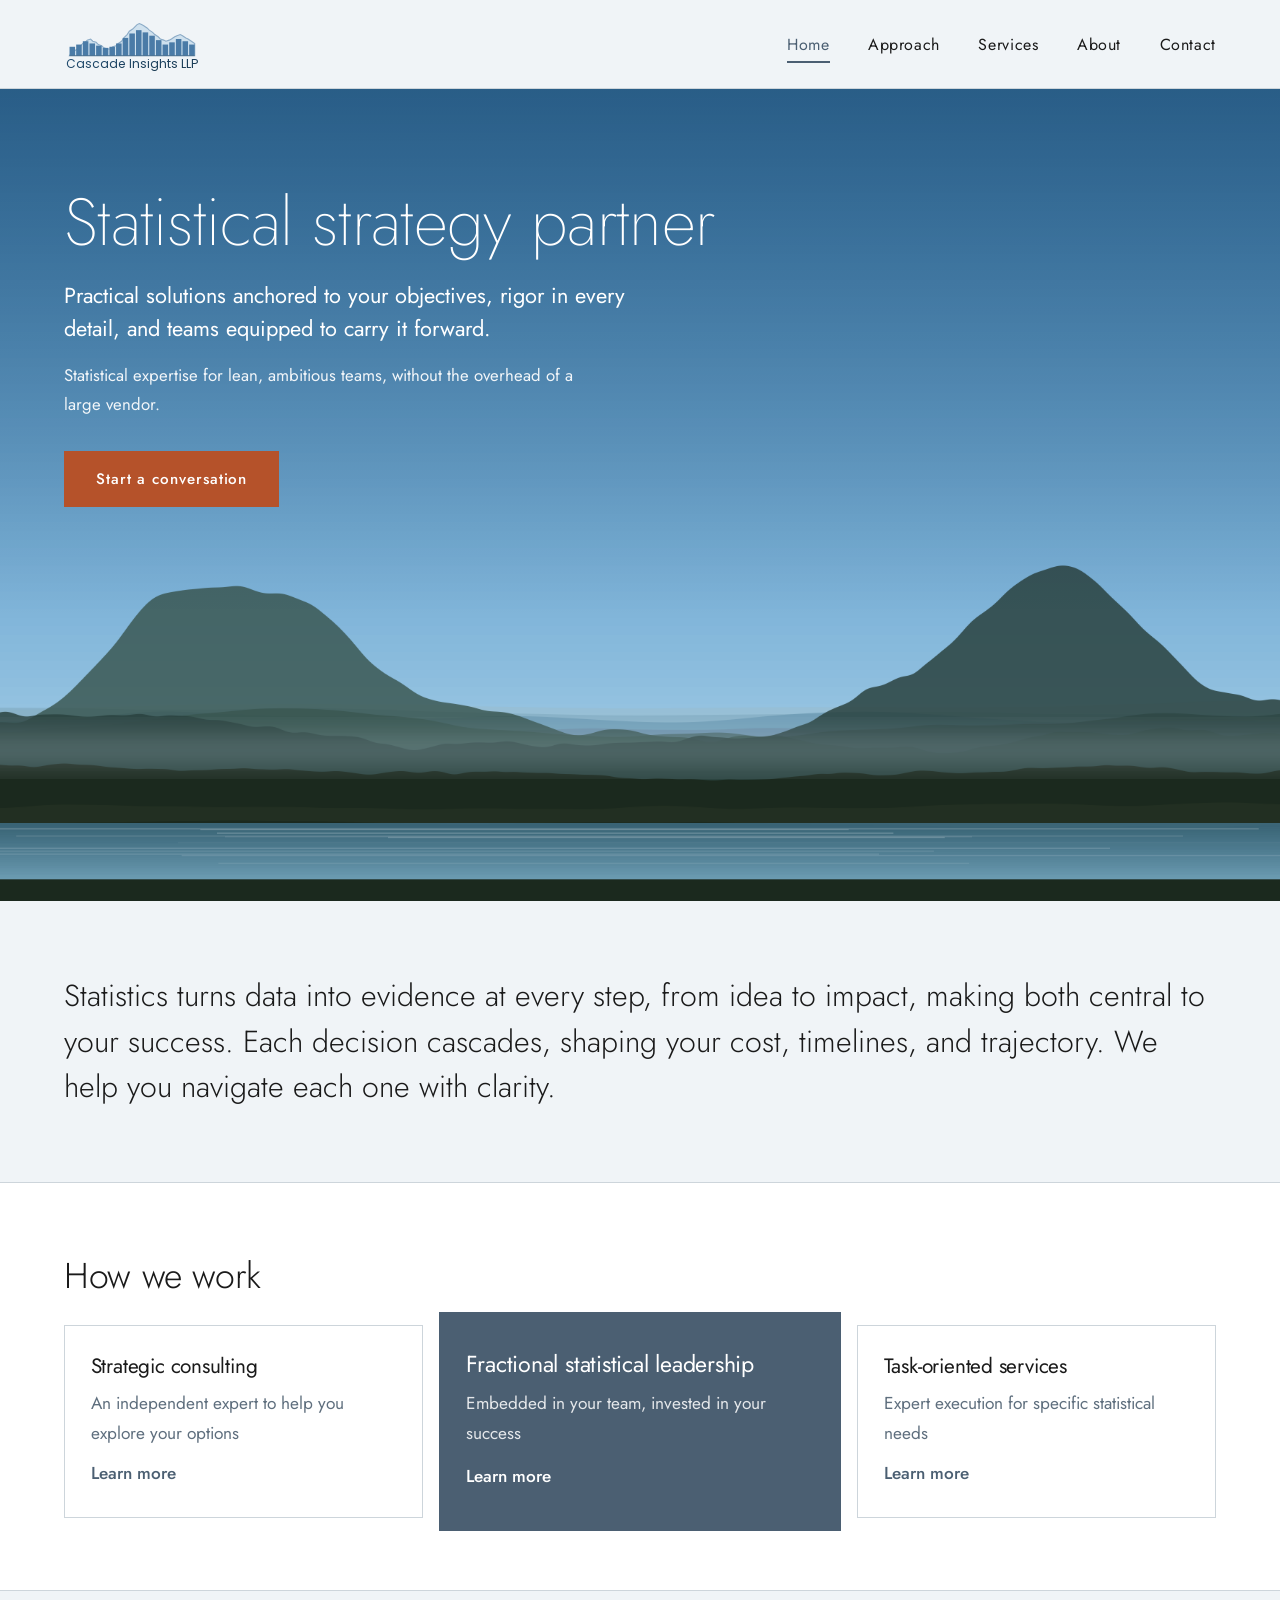
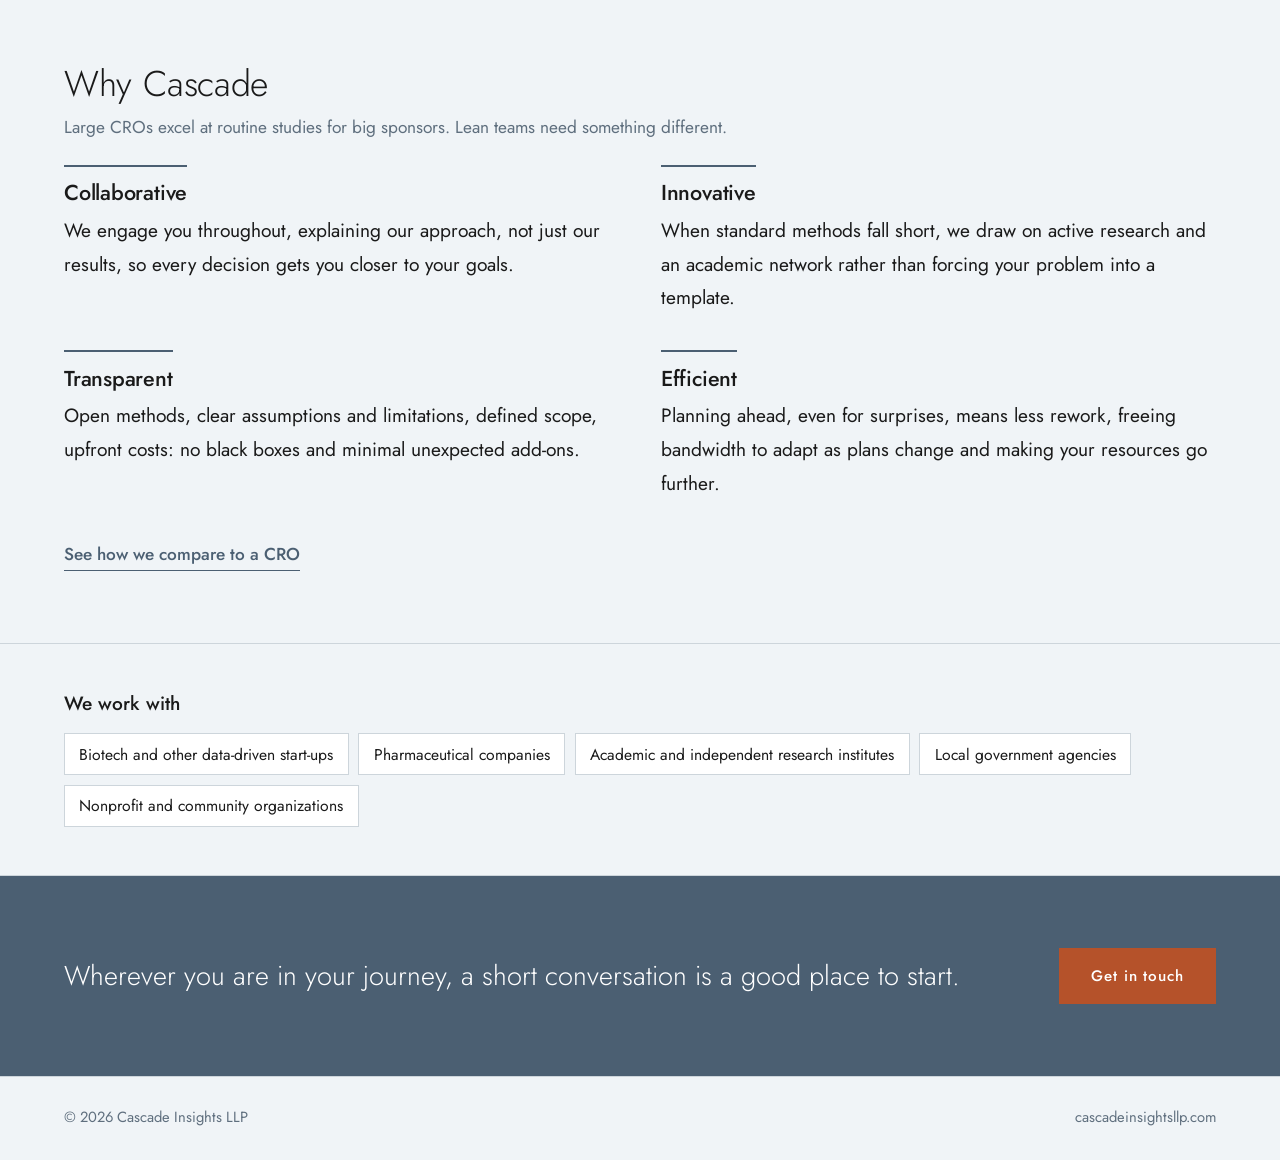
==== commit 3d286b55: "Add Home to the menu" ====
--- a/index.html
+++ b/index.html
@@ -23,6 +23,7 @@
     </button>
     <nav class="site-nav" id="site-nav" aria-label="Main">
       <ul class="nav-list">
+        <li><a href="index.html" aria-current="page">Home</a></li>
         <li><a href="approach.html">Approach</a></li>
         <li><a href="services.html">Services</a></li>
         <li><a href="about.html">About</a></li>
--- a/site.css
+++ b/site.css
@@ -123,19 +123,22 @@
 
 .wrap { max-width: none; }
 
-/* Two-column text layout: heading left, content right */
+/* Centred reading column for text sections: heading above, text below */
 .split {
-  display: grid;
-  grid-template-columns: minmax(0, 1fr) minmax(0, 2.4fr);
-  gap: 1.5rem 4rem;
-  align-items: start;
-}
-.split-side .h2 { margin-bottom: 0.6rem; }
+  max-width: 760px;
+  margin-left: auto;
+  margin-right: auto;
+}
+.split-side { margin-bottom: 1.4rem; }
+.split-side .h2 { margin-bottom: 0.5rem; }
 .split-side .subtitle { margin-bottom: 0; }
-.split-main { max-width: 74ch; }
+.split > .h2, .split > h2, .split > .h3, .split > h1 { margin-bottom: 1.2rem; }
 .split-main > * + * { margin-top: 1.1rem; }
 .split-main .link-row { margin-top: 2rem; }
-.split + .split, .split-gap { margin-top: 3.5rem; }
+.split + .split, .split-gap { margin-top: 3rem; }
+
+/* Large intro statements share the same centred column */
+.lead { margin-left: auto; margin-right: auto; max-width: 760px; }
 .prose { max-width: var(--measure); }
 .prose p + p, .prose p + ul, .prose ul + p { margin-top: 1.1rem; }
 
@@ -322,7 +325,8 @@
 .principles {
   display: grid;
   grid-template-columns: repeat(2, minmax(0, 1fr));
-  gap: 2.4rem 3.5rem;
+  gap: 2.2rem 2.6rem;
+  margin-top: 0.4rem;
 }
 .principle h3 {
   font-size: 1.25rem;
@@ -372,7 +376,7 @@
   border-bottom: 1px solid var(--rule);
   padding: 0 var(--edge);
 }
-.subnav ul { list-style: none; display: flex; gap: 2rem; }
+.subnav ul { list-style: none; display: flex; gap: 2rem; max-width: 760px; margin: 0 auto; }
 .subnav a {
   display: inline-block;
   padding: 0.9rem 0;
@@ -468,7 +472,7 @@
 .bio p { margin-top: 0.9rem; }
 
 .name-note { font-size: 1rem; color: var(--mid); }
-.name-note h2 { font-size: 1.15rem; font-weight: 500; color: var(--ink); }
+.name-note h2 { font-size: 1.15rem; font-weight: 500; color: var(--ink); margin-bottom: 0.5rem; }
 
 /* ── CONTACT ── */
 .form-frame {
@@ -507,7 +511,6 @@
   .engage-grid { grid-template-columns: 1fr; }
   .engage-featured { margin: 0; }
   .people { grid-template-columns: 1fr; }
-  .split { grid-template-columns: 1fr; gap: 1.2rem; }
 }
 
 /* ── MOBILE ── */
@@ -562,4 +565,17 @@
 .section-alt .fit { background: var(--bg); }
 
 /* Page title when it sits in the narrow left column */
-.split > .page-title { font-size: clamp(1.8rem, 2.6vw, 2.4rem); margin-bottom: 0; }
+.split > .page-title { font-size: clamp(2rem, 3.6vw, 2.8rem); max-width: none; margin-bottom: 1.4rem; }
+
+/* Full-width text: all text sections use the full 1200px content frame */
+.split, .lead, .subnav ul, .split-main, .prose, .list, .mission,
+.page-title, .cta-band p, .principles { max-width: none; }
+
+@media (min-width: 1100px) {
+  .lead { font-size: 1.9rem; }
+  .split-main, .split > p:not(.mission), .split .principles p, .fit { font-size: 1.2rem; line-height: 1.75; }
+  .split > .page-title { font-size: 2.9rem; }
+  .mission { font-size: 1.85rem; }
+  .principle h3 { font-size: 1.35rem; }
+  .form-frame { height: 1300px; }
+}
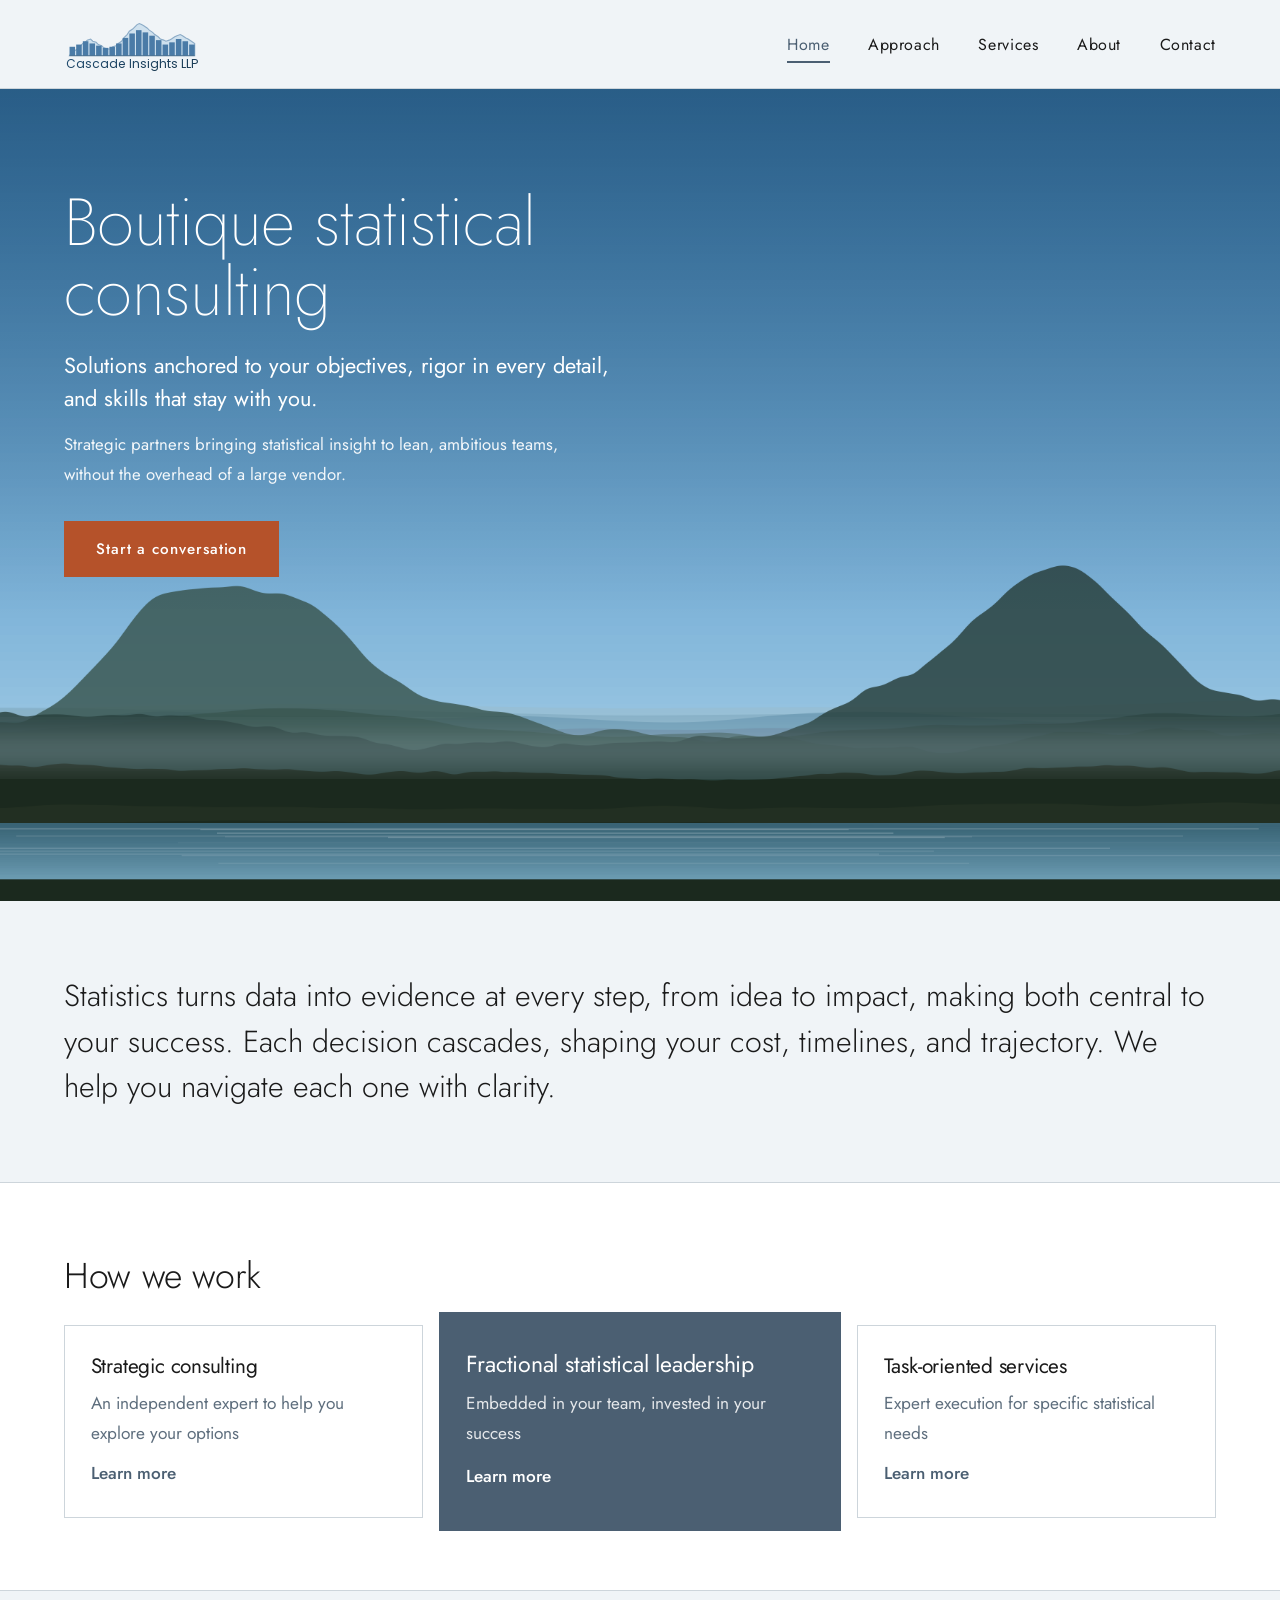
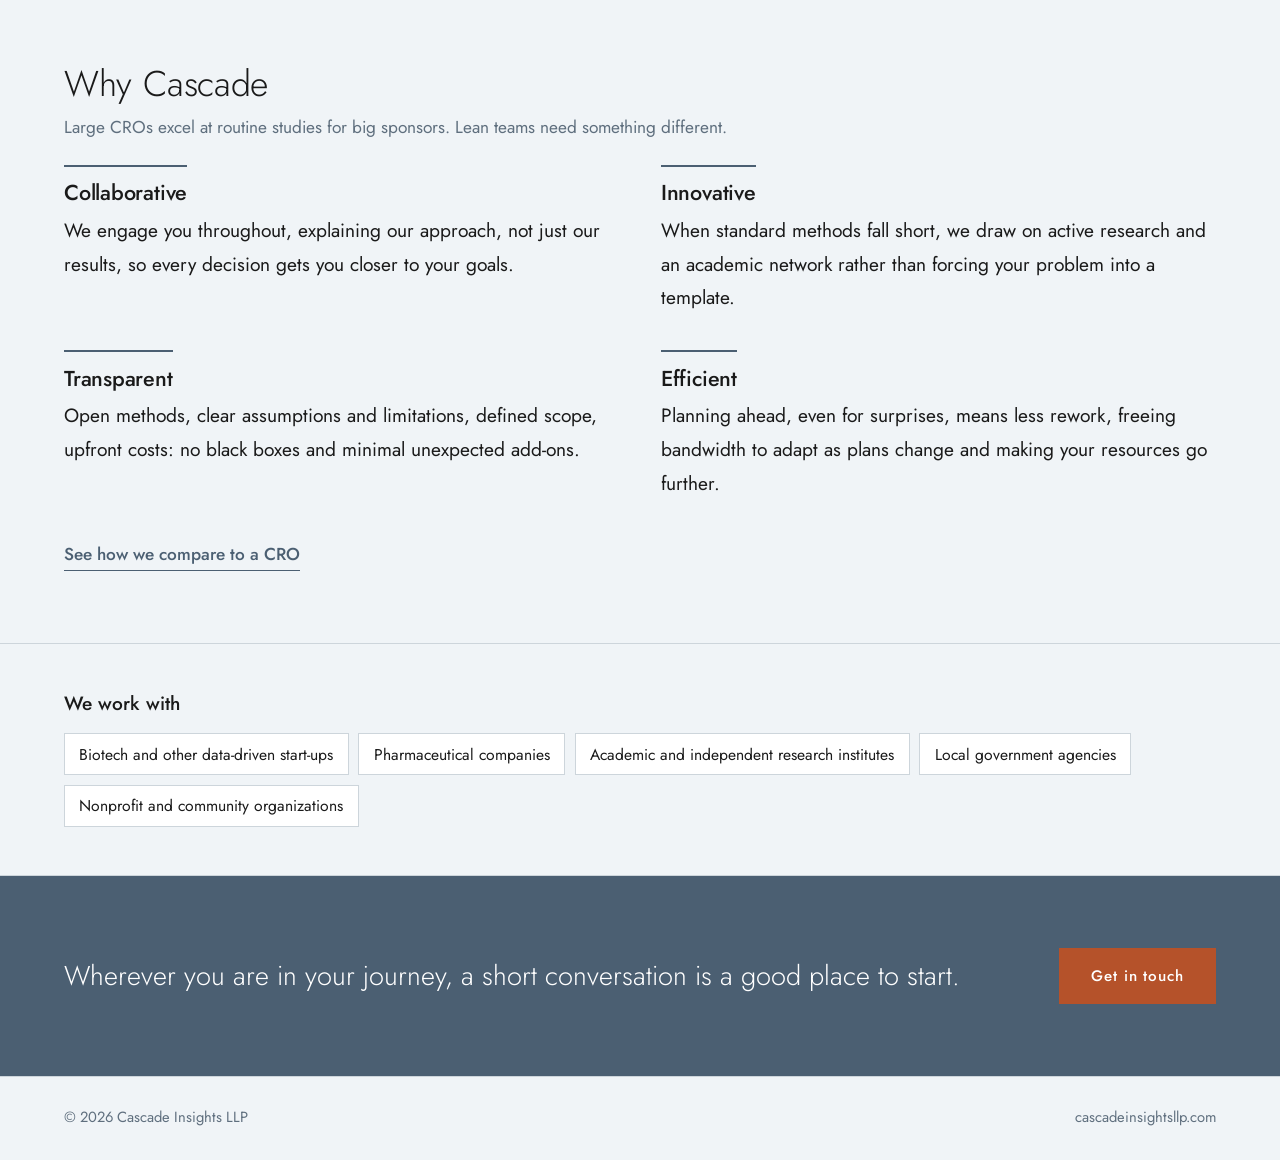
==== commit 912c5002: "Update home page tagline" ====
--- a/index.html
+++ b/index.html
@@ -3,8 +3,8 @@
 <head>
 <meta charset="UTF-8">
 <meta name="viewport" content="width=device-width, initial-scale=1.0">
-<title>Cascade Insights LLP | Statistical strategy partner</title>
-<meta name="description" content="Statistical expertise for lean, ambitious teams, without the overhead of a large vendor.">
+<title>Cascade Insights LLP | Boutique statistical consulting</title>
+<meta name="description" content="Strategic partners bringing statistical insight to lean, ambitious teams, without the overhead of a large vendor.">
 <link rel="preconnect" href="https://fonts.googleapis.com">
 <link rel="preconnect" href="https://fonts.gstatic.com" crossorigin>
 <link href="https://fonts.googleapis.com/css2?family=Jost:wght@200;300;400;500&family=Poppins:wght@400&display=swap" rel="stylesheet">
@@ -40,9 +40,9 @@
     <img class="hero-img" src="banner-wide.png" alt="">
   </picture>
   <div class="hero-content">
-    <h1 class="hero-title">Statistical strategy partner</h1>
-    <p class="hero-sub">Practical solutions anchored to your objectives, rigor in every detail, and teams equipped to carry it forward.</p>
-    <p class="hero-note">Statistical expertise for lean, ambitious teams, without the overhead of a large vendor.</p>
+    <h1 class="hero-title">Boutique statistical consulting</h1>
+    <p class="hero-sub">Solutions anchored to your objectives, rigor in every detail, and skills that stay with you.</p>
+    <p class="hero-note">Strategic partners bringing statistical insight to lean, ambitious teams, without the overhead of a large vendor.</p>
     <a class="btn" href="contact.html">Start a conversation</a>
   </div>
 </section>
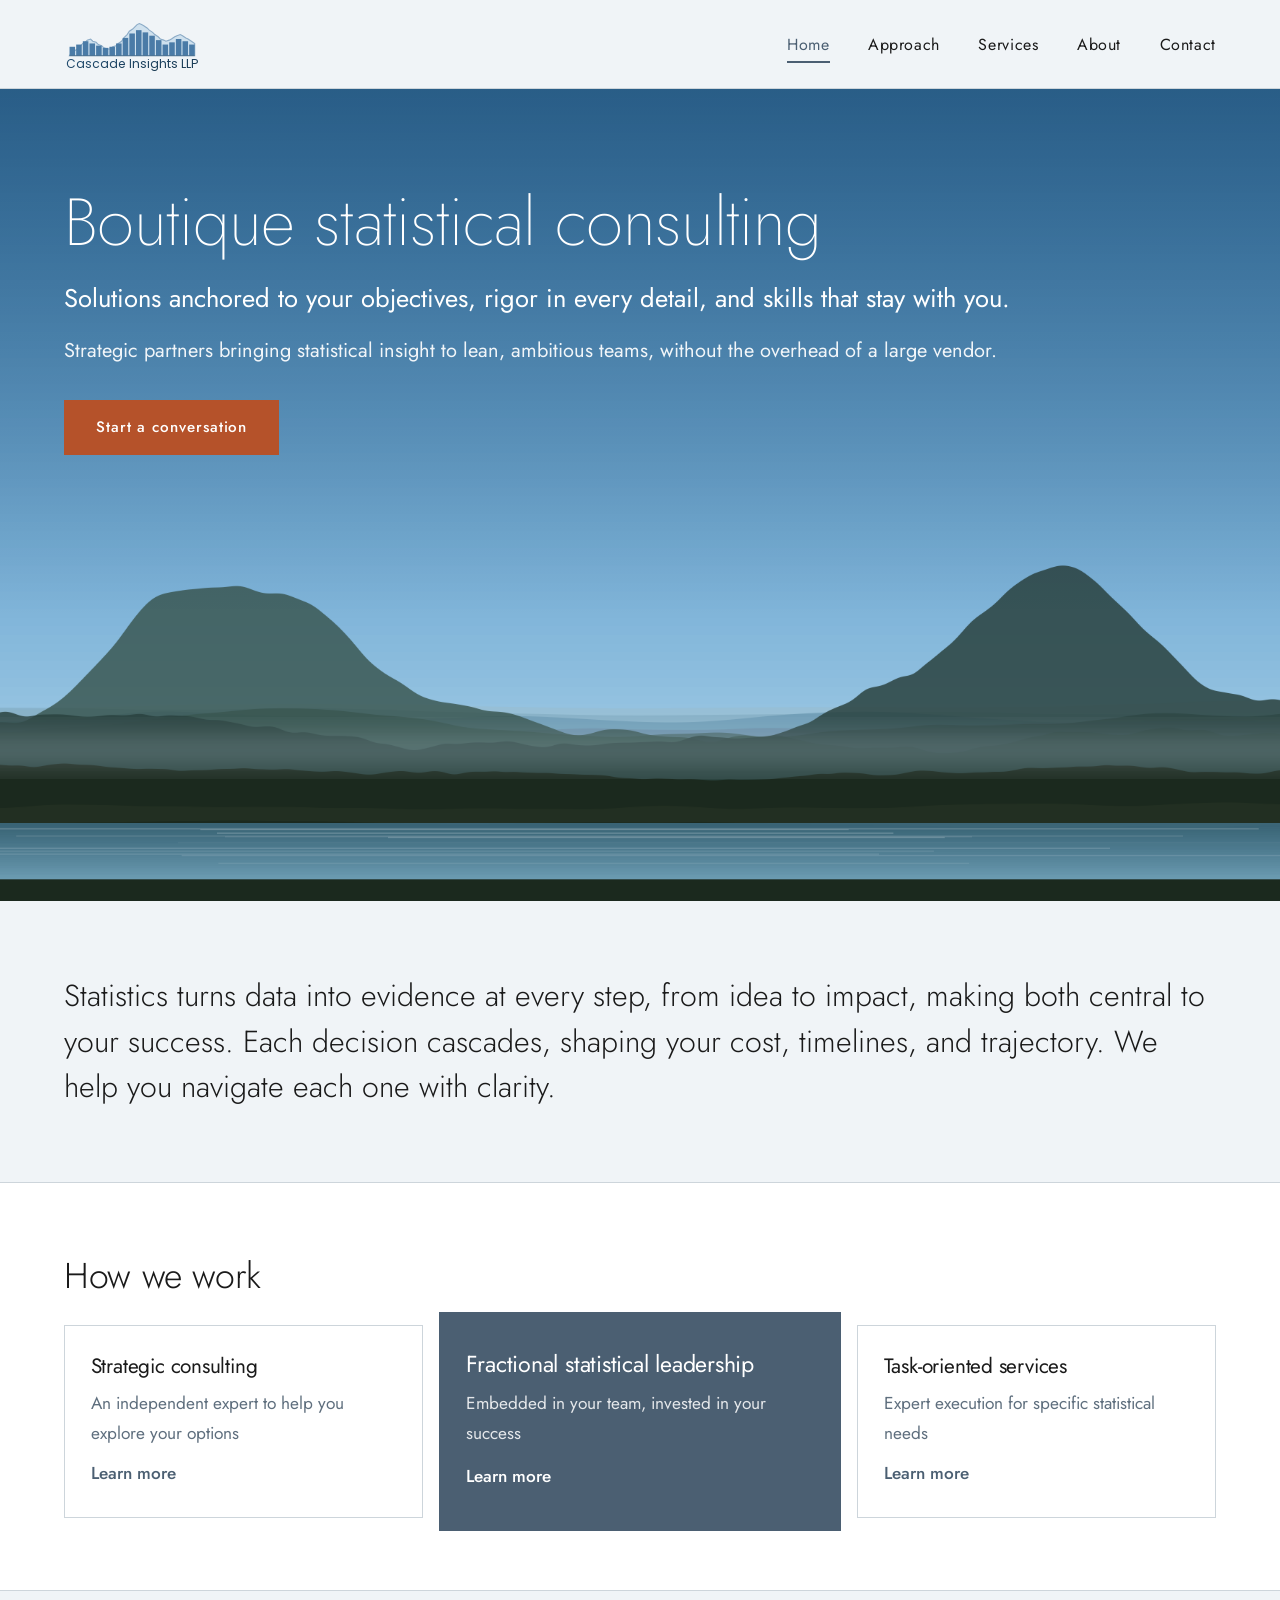
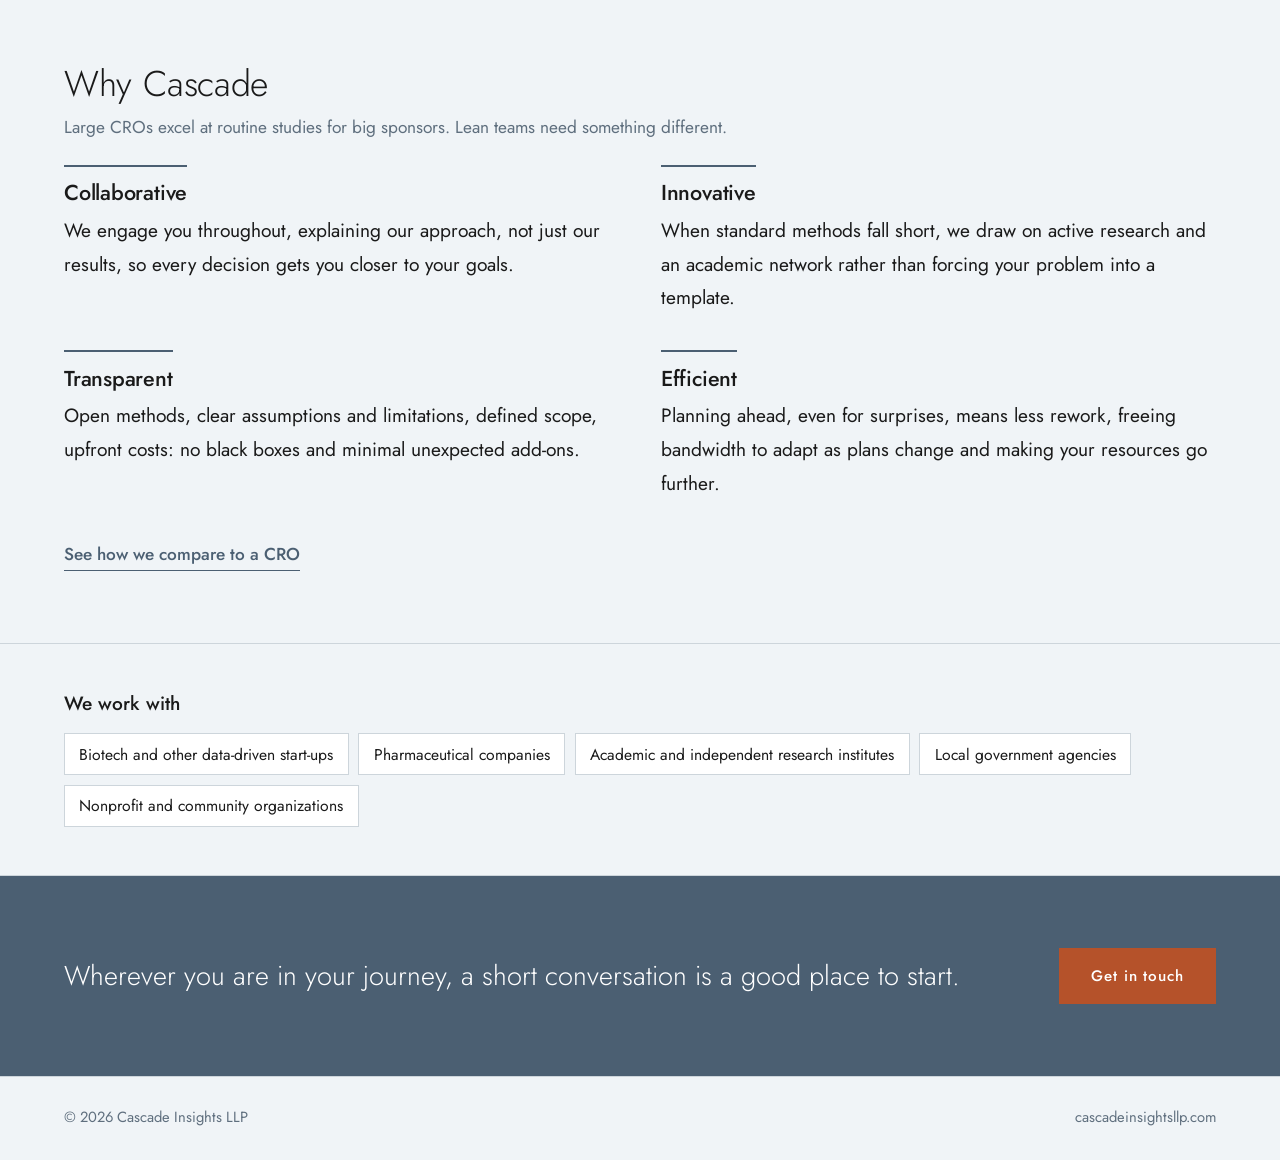
==== commit aecfc609: "Add version tags to force stylesheet refresh" ====
--- a/index.html
+++ b/index.html
@@ -8,7 +8,7 @@
 <link rel="preconnect" href="https://fonts.googleapis.com">
 <link rel="preconnect" href="https://fonts.gstatic.com" crossorigin>
 <link href="https://fonts.googleapis.com/css2?family=Jost:wght@200;300;400;500&family=Poppins:wght@400&display=swap" rel="stylesheet">
-<link rel="stylesheet" href="site.css">
+<link rel="stylesheet" href="site.css?v=7a9b21fe">
 </head>
 <body>
 <a class="skip-link" href="#main">Skip to content</a>
@@ -130,6 +130,6 @@
   <span>cascadeinsightsllp.com</span>
 </footer>
 
-<script src="site.js"></script>
+<script src="site.js?v=9cb54cb1"></script>
 </body>
 </html>
--- a/site.css
+++ b/site.css
@@ -579,3 +579,10 @@
   .principle h3 { font-size: 1.35rem; }
   .form-frame { height: 1300px; }
 }
+
+/* Home banner text uses the full content width too */
+.hero-content > *, .hero-sub, .hero-note { max-width: none; }
+@media (min-width: 1100px) {
+  .hero-sub { font-size: 1.6rem; }
+  .hero-note { font-size: 1.25rem; }
+}
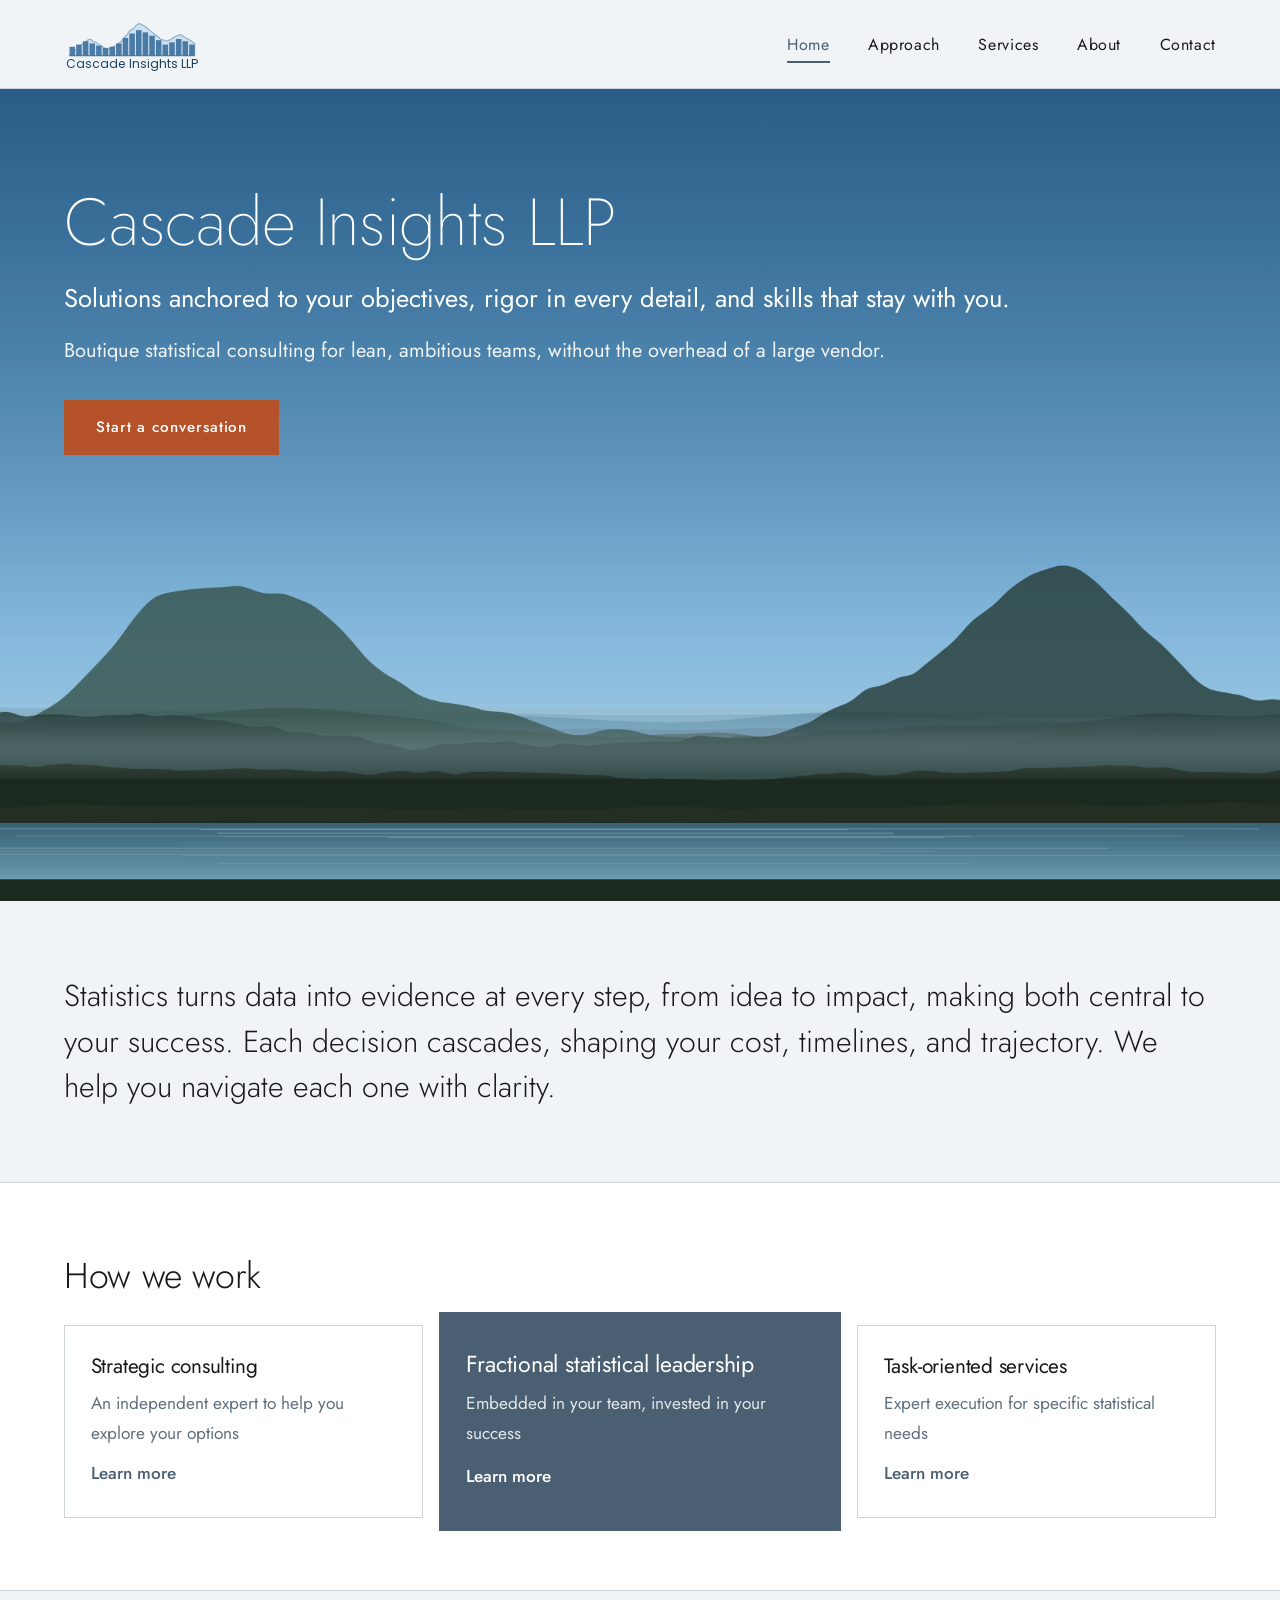
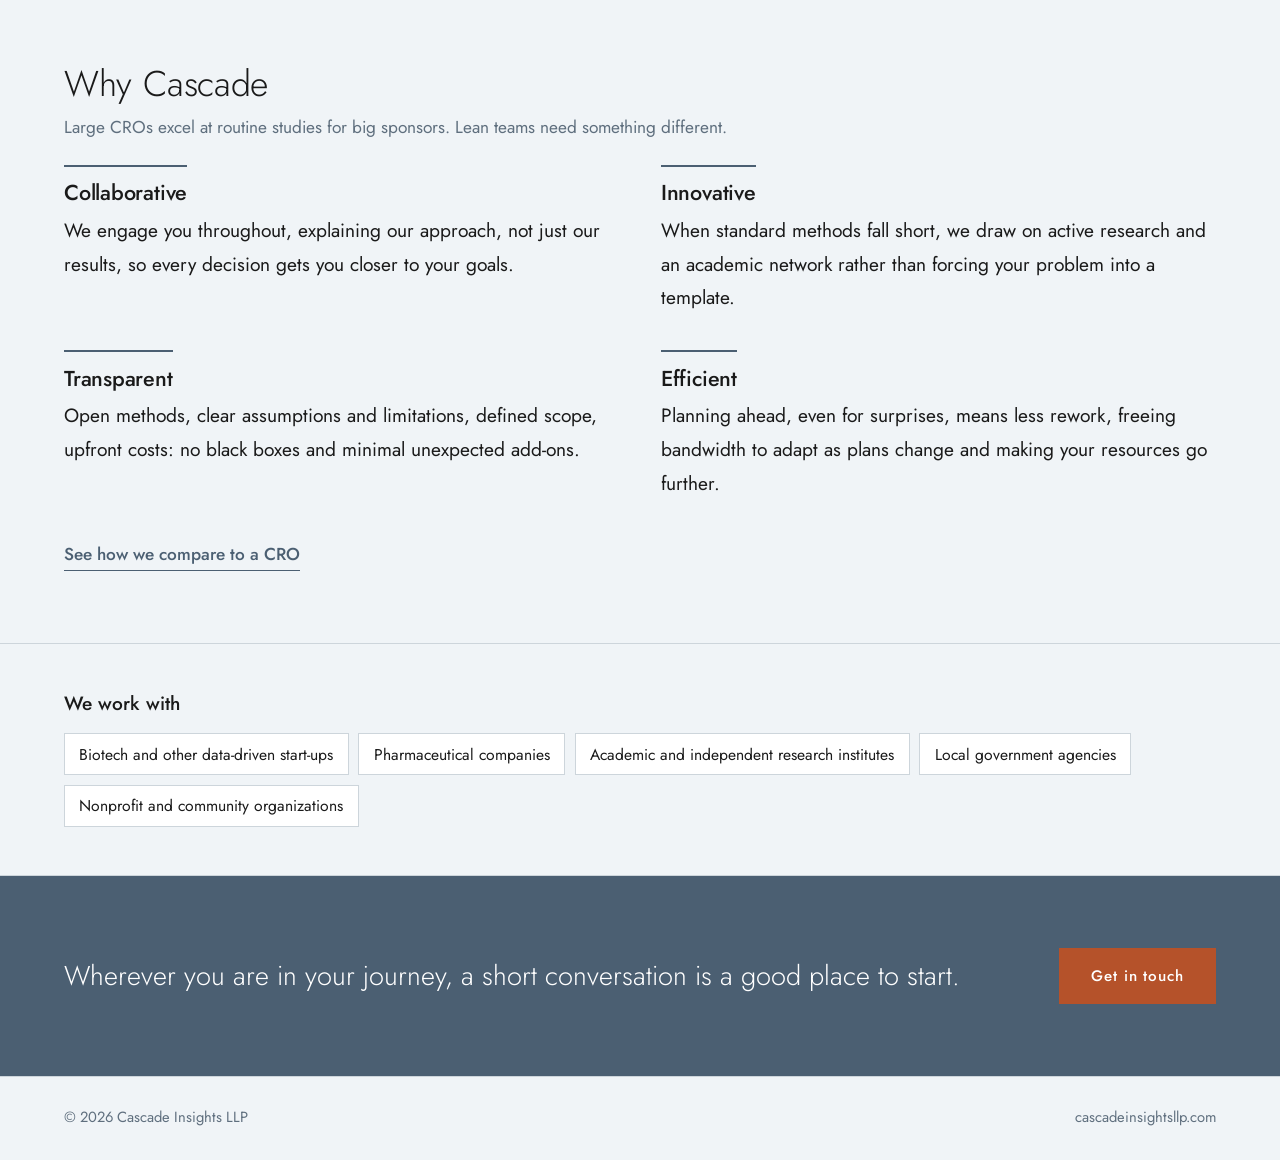
==== commit 27914279: "Update home page banner text" ====
--- a/index.html
+++ b/index.html
@@ -4,7 +4,7 @@
 <meta charset="UTF-8">
 <meta name="viewport" content="width=device-width, initial-scale=1.0">
 <title>Cascade Insights LLP | Boutique statistical consulting</title>
-<meta name="description" content="Strategic partners bringing statistical insight to lean, ambitious teams, without the overhead of a large vendor.">
+<meta name="description" content="Boutique statistical consulting for lean, ambitious teams, without the overhead of a large vendor.">
 <link rel="preconnect" href="https://fonts.googleapis.com">
 <link rel="preconnect" href="https://fonts.gstatic.com" crossorigin>
 <link href="https://fonts.googleapis.com/css2?family=Jost:wght@200;300;400;500&family=Poppins:wght@400&display=swap" rel="stylesheet">
@@ -40,9 +40,9 @@
     <img class="hero-img" src="banner-wide.png" alt="">
   </picture>
   <div class="hero-content">
-    <h1 class="hero-title">Boutique statistical consulting</h1>
+    <h1 class="hero-title">Cascade Insights LLP</h1>
     <p class="hero-sub">Solutions anchored to your objectives, rigor in every detail, and skills that stay with you.</p>
-    <p class="hero-note">Strategic partners bringing statistical insight to lean, ambitious teams, without the overhead of a large vendor.</p>
+    <p class="hero-note">Boutique statistical consulting for lean, ambitious teams, without the overhead of a large vendor.</p>
     <a class="btn" href="contact.html">Start a conversation</a>
   </div>
 </section>
